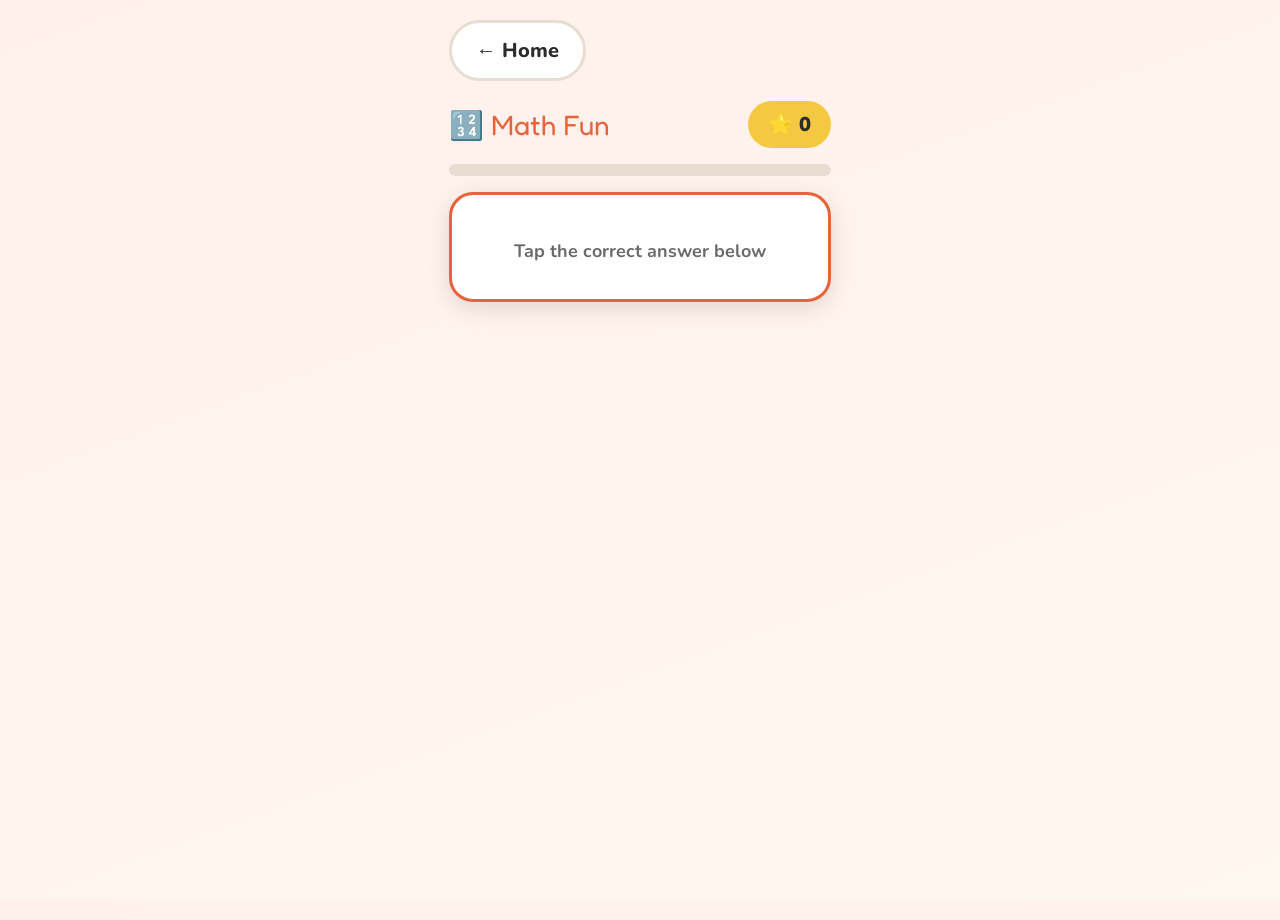
==== math.html @ fed2b91d "v4 updated structure" ====
<!DOCTYPE html>
<html lang="en">
<head>
<meta charset="UTF-8">
<meta name="viewport" content="width=device-width, initial-scale=1.0, maximum-scale=1.0, user-scalable=no">
<title>Math Fun – Mind & Memory</title>
<link rel="stylesheet" href="style.css">
<style>
  body { background: linear-gradient(160deg, #FFF0EB, #FFF8F0); }
  .question-box {
    margin: 16px 24px; background: #fff;
    border-radius: var(--radius); padding: 36px 20px;
    text-align: center; box-shadow: var(--shadow);
    border: 3px solid var(--primary);
  }
  .question-text { font-family: 'Fredoka One', cursive; font-size: 56px; color: var(--primary); line-height: 1.1; }
  .question-hint { font-size: 18px; color: var(--subtext); margin-top: 8px; font-weight: 700; }
  .answer-grid { display: grid; grid-template-columns: 1fr 1fr; gap: 16px; padding: 16px 24px; }
  .answer-btn {
    background: #fff; border: 4px solid var(--border);
    border-radius: 20px; padding: 28px 12px;
    font-family: 'Fredoka One', cursive; font-size: 44px;
    cursor: pointer; -webkit-tap-highlight-color: transparent;
    box-shadow: 0 4px 12px rgba(0,0,0,0.08); color: var(--text);
    transition: transform 0.1s;
  }
  .answer-btn:active { transform: scale(0.94); }
  .answer-btn.correct { background: var(--green); border-color: var(--green); color: #fff; }
  .answer-btn.wrong   { background: #EF5350; border-color: #EF5350; color: #fff; }
</style>
</head>
<body>
  <a class="back-btn" href="index.html">← Home</a>
  <div class="game-header">
    <div class="game-title" style="color:var(--primary)">🔢 Math Fun</div>
    <div class="score-badge">⭐ <span id="math-score">0</span></div>
  </div>
  <div class="progress-bar-wrap">
    <div class="progress-bar-fill" id="math-progress" style="width:0%"></div>
  </div>
  <div class="question-box">
    <div class="question-text" id="math-question"></div>
    <div class="question-hint">Tap the correct answer below</div>
  </div>
  <div class="feedback-area" id="math-feedback"></div>
  <div class="answer-grid" id="math-answers"></div>
  <script src="games/math.js"></script>
</body>
</html>
---- style.css ----
@import url('https://fonts.googleapis.com/css2?family=Nunito:wght@400;700;800;900&family=Fredoka+One&display=swap');

:root {
  --bg: #FFF8F0;
  --card: #FFFFFF;
  --primary: #E8633A;
  --secondary: #4A90D9;
  --green: #4CAF7D;
  --yellow: #F5C842;
  --purple: #9B6DD9;
  --teal: #2BBFA4;
  --text: #2C2C2C;
  --subtext: #6B6B6B;
  --border: #E8DDD0;
  --shadow: 0 6px 24px rgba(0,0,0,0.12);
  --radius: 24px;
}

* { box-sizing: border-box; margin: 0; padding: 0; }
html, body { height: 100%; }
body {
  font-family: 'Nunito', sans-serif;
  background: var(--bg);
  color: var(--text);
  max-width: 430px;
  margin: 0 auto;
  min-height: 100vh;
  overflow-x: hidden;
}

/* ── Back Button ── */
.back-btn {
  display: flex; align-items: center; gap: 10px;
  background: #fff; border: 3px solid var(--border);
  border-radius: 50px; padding: 14px 24px;
  font-size: 20px; font-weight: 800;
  font-family: 'Nunito', sans-serif;
  cursor: pointer; color: var(--text);
  margin: 20px 24px 0; width: fit-content;
  -webkit-tap-highlight-color: transparent;
  text-decoration: none;
}
.back-btn:active { transform: scale(0.96); }

/* ── Game Header ── */
.game-header {
  padding: 20px 24px 16px;
  display: flex; align-items: center; justify-content: space-between;
}
.game-title { font-family: 'Fredoka One', cursive; font-size: 28px; }
.score-badge {
  background: var(--yellow); border-radius: 50px;
  padding: 10px 20px; font-size: 20px; font-weight: 900;
}

/* ── Progress Bar ── */
.progress-bar-wrap {
  background: var(--border); border-radius: 50px;
  height: 12px; margin: 0 24px 16px; overflow: hidden;
}
.progress-bar-fill {
  height: 100%;
  background: linear-gradient(90deg, var(--primary), var(--yellow));
  border-radius: 50px; transition: width 0.4s ease;
}

/* ── Feedback ── */
.feedback-area {
  text-align: center; padding: 12px 24px;
  font-size: 26px; font-weight: 900; min-height: 52px;
}
.feedback-area.good { color: var(--green); }
.feedback-area.bad  { color: #EF5350; }
.feedback-area.hint { color: var(--teal); }

/* ── Result Popup Overlay ── */
.overlay {
  display: none; position: fixed; inset: 0;
  background: rgba(0,0,0,0.55); z-index: 100;
  align-items: center; justify-content: center;
}
.overlay.show { display: flex; }
.result-popup {
  background: #fff; border-radius: 32px;
  padding: 40px 32px; text-align: center;
  width: 88%; max-width: 360px;
  box-shadow: 0 20px 60px rgba(0,0,0,0.3);
}
.result-emoji { font-size: 72px; margin-bottom: 12px; }
.result-title { font-family: 'Fredoka One', cursive; font-size: 36px; margin-bottom: 8px; }
.result-score { font-size: 22px; color: var(--subtext); font-weight: 800; margin-bottom: 28px; }
.popup-btn {
  display: block; width: 100%;
  background: var(--primary); color: #fff; border: none;
  border-radius: 18px; padding: 20px;
  font-family: 'Fredoka One', cursive; font-size: 24px;
  cursor: pointer; margin-bottom: 14px;
  box-shadow: 0 4px 14px rgba(232,99,58,0.35);
  text-decoration: none; text-align: center;
}
.popup-btn.secondary {
  background: #fff; border: 3px solid var(--border);
  color: var(--text); box-shadow: none;
}
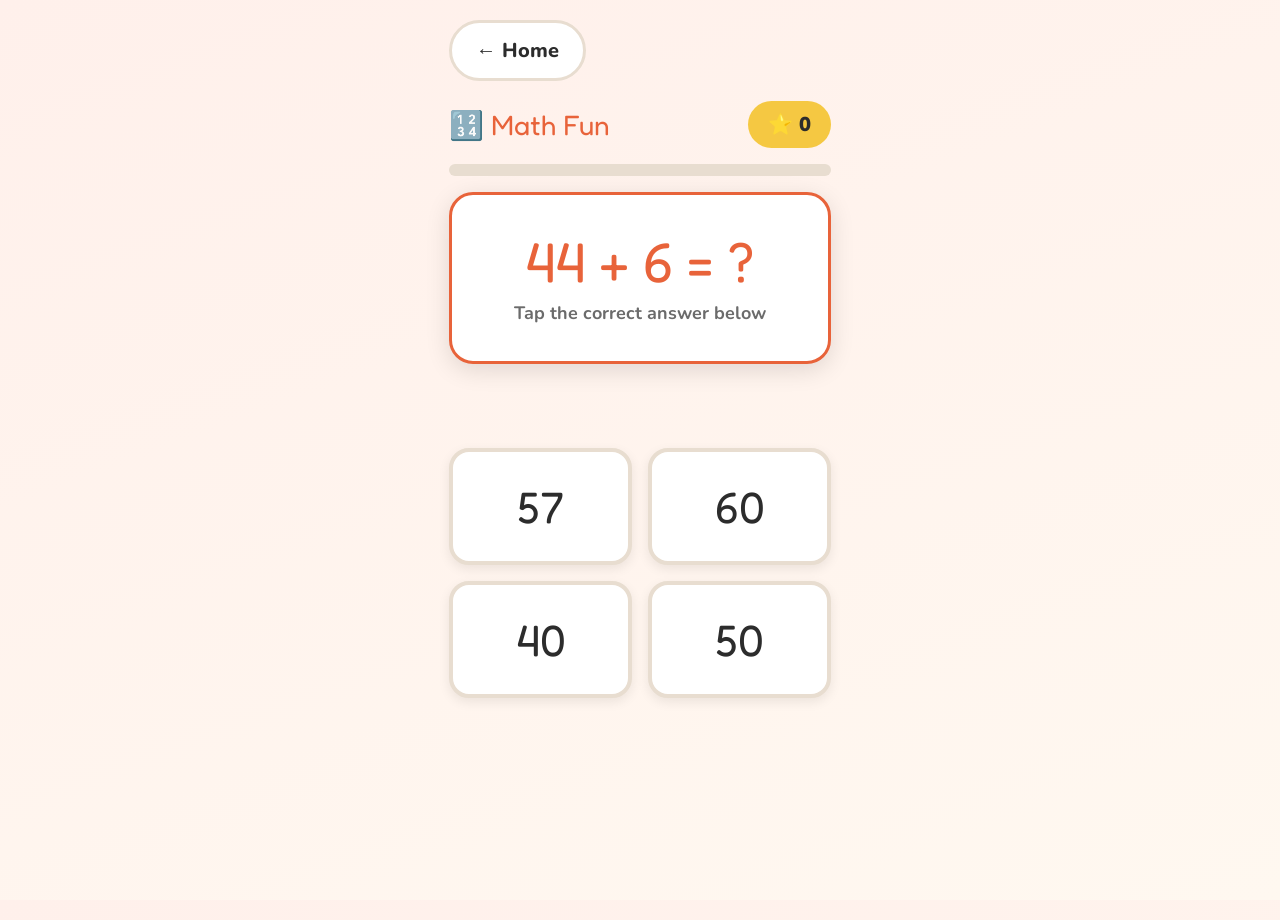
==== commit 0b119546: "Fix viewport meta tag scaling attributes" ====
--- a/math.html
+++ b/math.html
@@ -2,8 +2,9 @@
 <html lang="en">
 <head>
 <meta charset="UTF-8">
-<meta name="viewport" content="width=device-width, initial-scale=1.0, maximum-scale=1.0, user-scalable=no">
-<title>Math Fun – Mind & Memory</title>
+
+  <meta name="viewport" content="width=device-width, initial-scale=1.0, maximum-scale=1.0, minimum-scale=1.0, user-scalable=no">
+  <title>Math Fun – Mind & Memory</title>
 <link rel="stylesheet" href="style.css">
 <style>
   body { background: linear-gradient(160deg, #FFF0EB, #FFF8F0); }
--- a/style.css
+++ b/style.css
@@ -15,6 +15,12 @@
   --shadow: 0 6px 24px rgba(0,0,0,0.12);
   --radius: 24px;
 }
+
+/* Prevent double-tap zoom */
+* {
+  touch-action: manipulation;
+}
+
 
 * { box-sizing: border-box; margin: 0; padding: 0; }
 html, body { height: 100%; }
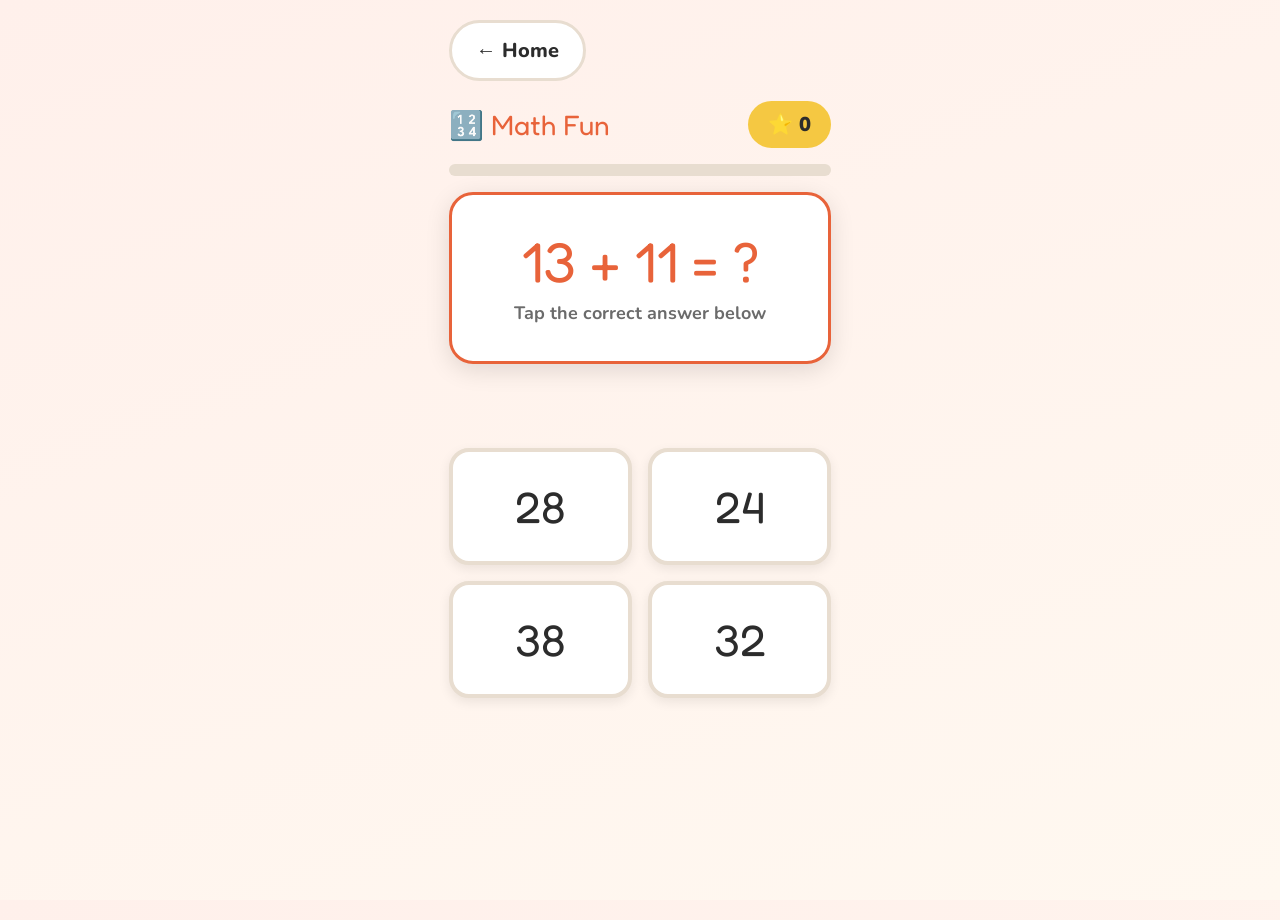
==== commit 8e434325: "Add files via upload" ====
--- a/math.html
+++ b/math.html
@@ -2,9 +2,8 @@
 <html lang="en">
 <head>
 <meta charset="UTF-8">
-
-  <meta name="viewport" content="width=device-width, initial-scale=1.0, maximum-scale=1.0, minimum-scale=1.0, user-scalable=no">
-  <title>Math Fun – Mind & Memory</title>
+<meta name="viewport" content="width=device-width, initial-scale=1.0, maximum-scale=1.0, minimum-scale=1.0, user-scalable=no">
+<title>Math Fun – Mind & Memory</title>
 <link rel="stylesheet" href="style.css">
 <style>
   body { background: linear-gradient(160deg, #FFF0EB, #FFF8F0); }
@@ -29,6 +28,11 @@
   .answer-btn.correct { background: var(--green); border-color: var(--green); color: #fff; }
   .answer-btn.wrong   { background: #EF5350; border-color: #EF5350; color: #fff; }
 </style>
+  <link rel="manifest" href="manifest.json">
+  <meta name="apple-mobile-web-app-capable" content="yes">
+  <meta name="apple-mobile-web-app-status-bar-style" content="black-translucent">
+  <meta name="apple-mobile-web-app-title" content="Mind &amp; Memory">
+  <meta name="theme-color" content="#E8633A">
 </head>
 <body>
   <a class="back-btn" href="index.html">← Home</a>
@@ -46,5 +50,10 @@
   <div class="feedback-area" id="math-feedback"></div>
   <div class="answer-grid" id="math-answers"></div>
   <script src="games/math.js"></script>
+  <script>
+    if ("serviceWorker" in navigator) {
+      navigator.serviceWorker.register("/Mind-and-Memory/sw.js");
+    }
+  </script>
 </body>
 </html>
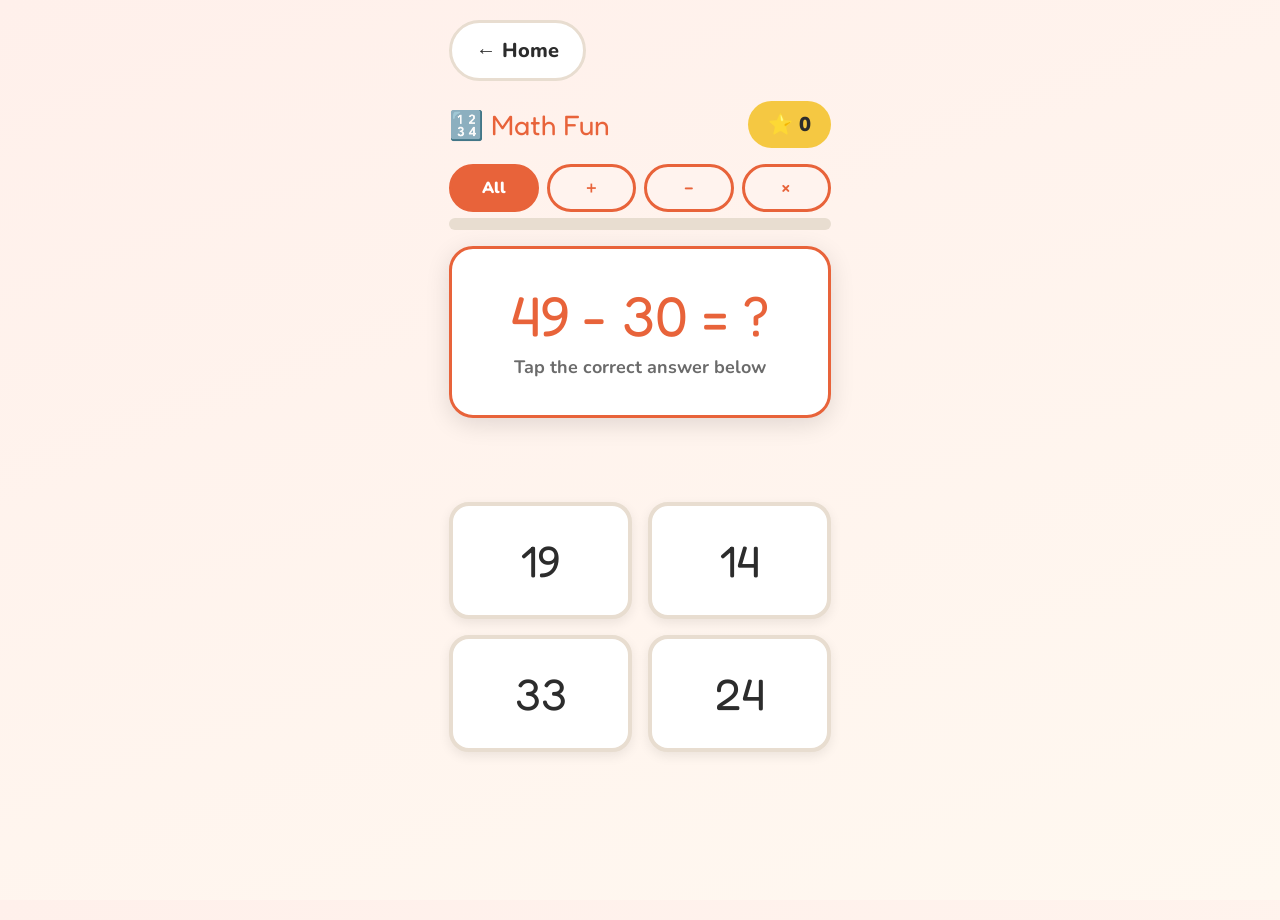
==== commit e416690e: "Slow proverbs reveal, add 24 new proverbs, add math mode selector - Proverbs: bump the post-answer d" ====
--- a/math.html
+++ b/math.html
@@ -27,6 +27,20 @@
   .answer-btn:active { transform: scale(0.94); }
   .answer-btn.correct { background: var(--green); border-color: var(--green); color: #fff; }
   .answer-btn.wrong   { background: #EF5350; border-color: #EF5350; color: #fff; }
+
+  /* ── Mode selector ── */
+  .math-modes {
+    display: flex; gap: 8px; padding: 0 24px 6px;
+    align-items: center;
+  }
+  .math-mode-pill {
+    flex: 1; padding: 10px 0; border-radius: 50px;
+    font-size: 16px; font-weight: 900; cursor: pointer;
+    border: 3px solid var(--primary); color: var(--primary);
+    background: #FFF3EE; -webkit-tap-highlight-color: transparent;
+    text-align: center;
+  }
+  .math-mode-pill.active { background: var(--primary); color: #fff; }
 </style>
   <link rel="manifest" href="manifest.json">
   <meta name="apple-mobile-web-app-capable" content="yes">
@@ -39,6 +53,12 @@
   <div class="game-header">
     <div class="game-title" style="color:var(--primary)">🔢 Math Fun</div>
     <div class="score-badge">⭐ <span id="math-score">0</span></div>
+  </div>
+  <div class="math-modes" id="math-modes">
+    <span class="math-mode-pill active" data-op="all" onclick="setMathMode('all')">All</span>
+    <span class="math-mode-pill"        data-op="+"   onclick="setMathMode('+')">＋</span>
+    <span class="math-mode-pill"        data-op="-"   onclick="setMathMode('-')">−</span>
+    <span class="math-mode-pill"        data-op="×"   onclick="setMathMode('×')">×</span>
   </div>
   <div class="progress-bar-wrap">
     <div class="progress-bar-fill" id="math-progress" style="width:0%"></div>
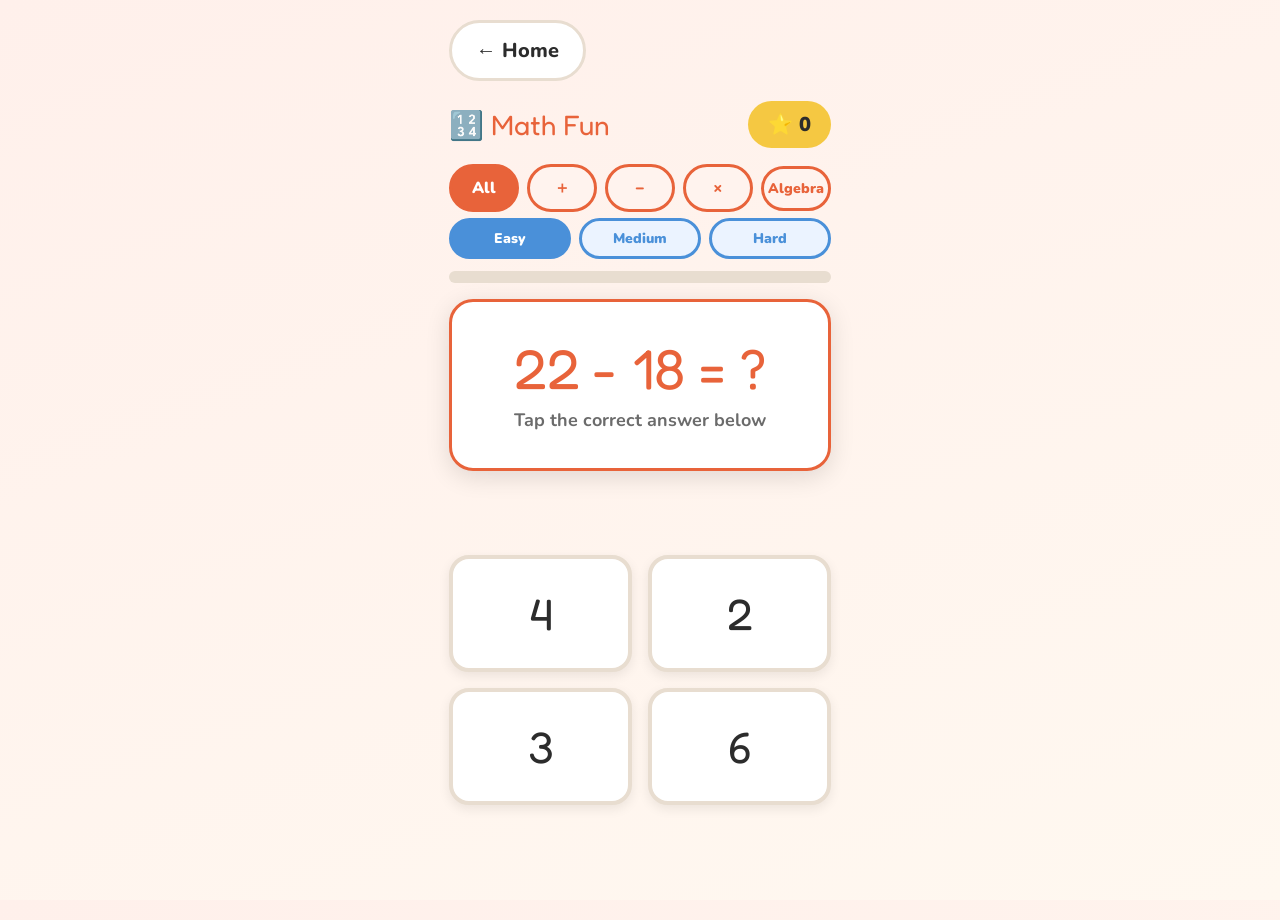
==== commit 7ed05595: "Math Fun: add difficulty levels and an Algebra mode Mode and difficulty are now independent axes:   " ====
--- a/math.html
+++ b/math.html
@@ -41,6 +41,52 @@
     text-align: center;
   }
   .math-mode-pill.active { background: var(--primary); color: #fff; }
+  .math-mode-pill.algebra { font-size: 14px; }
+
+  /* ── Difficulty selector ── */
+  .math-diffs {
+    display: flex; gap: 8px; padding: 0 24px 12px;
+    align-items: center;
+  }
+  .math-diff-pill {
+    flex: 1; padding: 8px 0; border-radius: 50px;
+    font-size: 14px; font-weight: 900; cursor: pointer;
+    border: 3px solid var(--secondary); color: var(--secondary);
+    background: #EBF3FF; -webkit-tap-highlight-color: transparent;
+    text-align: center;
+  }
+  .math-diff-pill.active { background: var(--secondary); color: #fff; }
+
+  /* ── Algebra: smaller question text + walkthrough box ── */
+  .question-box.algebra .question-text { font-size: 38px; }
+  .math-walkthrough {
+    display: none;
+    margin: 14px 24px 12px;
+    background: #FFF8E0; border: 3px solid #C9A100;
+    border-radius: 16px; padding: 14px 18px;
+  }
+  .math-walkthrough-label {
+    font-size: 13px; font-weight: 900;
+    color: #C9A100; text-transform: uppercase;
+    letter-spacing: 1px; margin-bottom: 8px;
+  }
+  .math-walkthrough-steps {
+    font-size: 16px; font-weight: 700; color: var(--text);
+    line-height: 1.6;
+  }
+  .math-walkthrough-steps .step-eq {
+    font-family: 'Courier New', monospace; font-weight: 800;
+    color: var(--primary);
+  }
+  .math-next-btn {
+    margin-top: 14px;
+    background: var(--primary); color: #fff;
+    border: 3px solid var(--primary);
+    border-radius: 50px; padding: 10px 24px;
+    font-size: 16px; font-weight: 900; cursor: pointer;
+    -webkit-tap-highlight-color: transparent;
+  }
+  .math-next-btn:active { transform: scale(.97); }
 </style>
   <link rel="manifest" href="manifest.json">
   <meta name="apple-mobile-web-app-capable" content="yes">
@@ -55,20 +101,31 @@
     <div class="score-badge">⭐ <span id="math-score">0</span></div>
   </div>
   <div class="math-modes" id="math-modes">
-    <span class="math-mode-pill active" data-op="all" onclick="setMathMode('all')">All</span>
-    <span class="math-mode-pill"        data-op="+"   onclick="setMathMode('+')">＋</span>
-    <span class="math-mode-pill"        data-op="-"   onclick="setMathMode('-')">−</span>
-    <span class="math-mode-pill"        data-op="×"   onclick="setMathMode('×')">×</span>
+    <span class="math-mode-pill active"         data-op="all"     onclick="setMathMode('all')">All</span>
+    <span class="math-mode-pill"                data-op="+"       onclick="setMathMode('+')">＋</span>
+    <span class="math-mode-pill"                data-op="-"       onclick="setMathMode('-')">−</span>
+    <span class="math-mode-pill"                data-op="×"       onclick="setMathMode('×')">×</span>
+    <span class="math-mode-pill algebra"        data-op="algebra" onclick="setMathMode('algebra')">Algebra</span>
+  </div>
+  <div class="math-diffs" id="math-diffs">
+    <span class="math-diff-pill active" data-diff="easy"   onclick="setMathDiff('easy')">Easy</span>
+    <span class="math-diff-pill"        data-diff="medium" onclick="setMathDiff('medium')">Medium</span>
+    <span class="math-diff-pill"        data-diff="hard"   onclick="setMathDiff('hard')">Hard</span>
   </div>
   <div class="progress-bar-wrap">
     <div class="progress-bar-fill" id="math-progress" style="width:0%"></div>
   </div>
-  <div class="question-box">
+  <div class="question-box" id="math-question-box">
     <div class="question-text" id="math-question"></div>
     <div class="question-hint">Tap the correct answer below</div>
   </div>
   <div class="feedback-area" id="math-feedback"></div>
   <div class="answer-grid" id="math-answers"></div>
+  <div class="math-walkthrough" id="math-walkthrough">
+    <div class="math-walkthrough-label">📘 Here's how to solve it</div>
+    <div class="math-walkthrough-steps" id="math-walkthrough-steps"></div>
+    <button class="math-next-btn" id="math-next-btn" onclick="advanceMath()">Next →</button>
+  </div>
   <script src="games/math.js"></script>
   <script>
     if ("serviceWorker" in navigator) {
